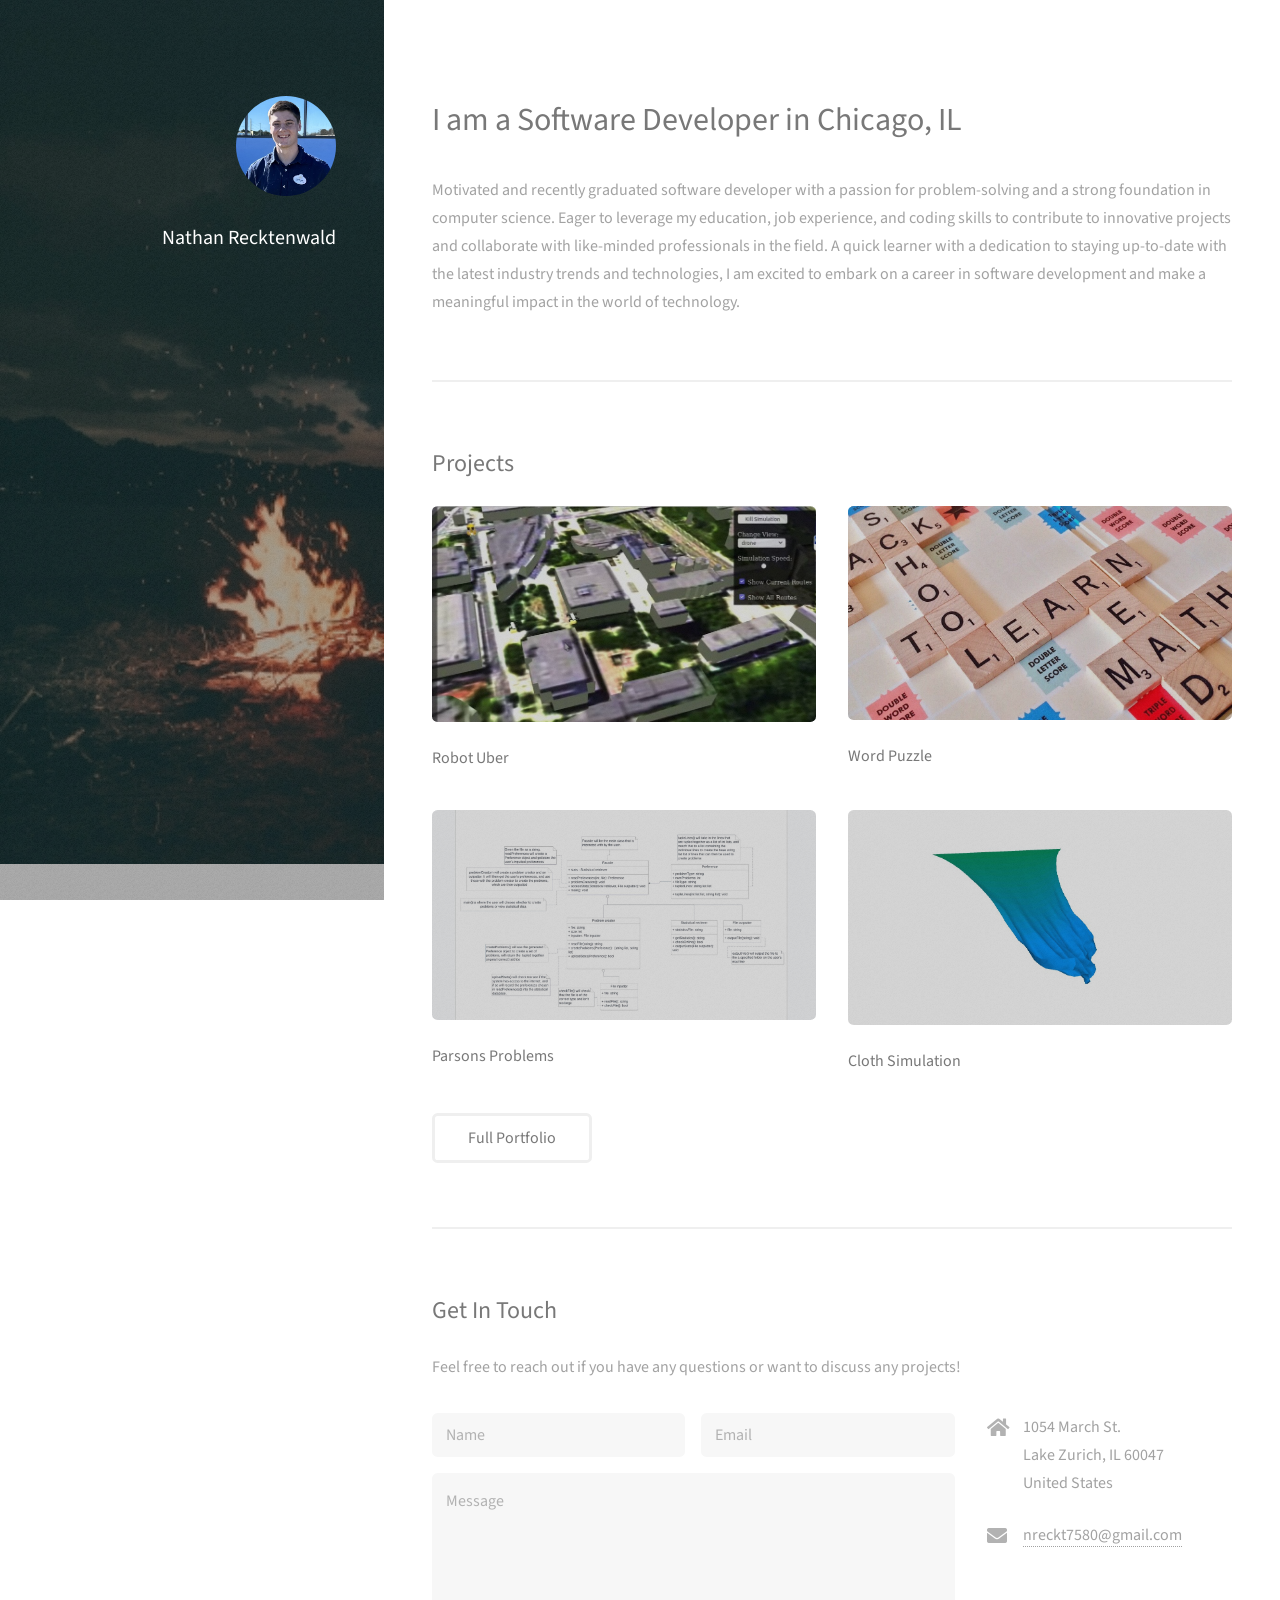
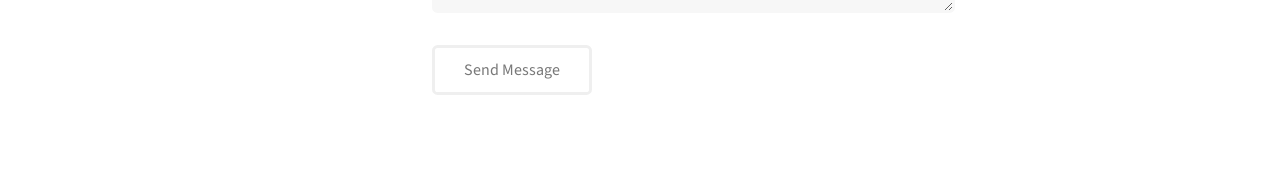
==== index.html @ 98bf97f3 "edited some files" ====
<!DOCTYPE HTML>
<html>
	<head>
		<title>Portfolio</title>
		<meta charset="utf-8" />
		<meta name="viewport" content="width=device-width, initial-scale=1, user-scalable=no" />
		<link rel="stylesheet" href="assets/css/main.css" />
	</head>
	<body class="is-preload">

		<!-- Header -->
			<header id="header">
				<div class="inner">
					<a href="#" class="image avatar"><img src="images/avatar.jpg" alt="" /></a>
					<h1><strong>Nathan Recktenwald</strong></h1>
				</div>
			</header>

		<!-- Main -->
			<div id="main">

				<!-- One -->
					<section id="one">
						<header class="major">
							<h2>I am a Software Developer in Chicago, IL</h2>
						</header>
						<p>Motivated and recently graduated software developer with a passion for problem-solving and a strong foundation in computer science. Eager to leverage my education, job experience, and coding skills to contribute to innovative projects and collaborate with like-minded professionals in the field. A quick learner with a dedication to staying up-to-date with the latest industry trends and technologies, I am excited to embark on a career in software development and make a meaningful impact in the world of technology.</p>
					</section>

				<!-- Two -->
					<section id="two">
						<h2>Projects</h2>
						<div class="row">
							<article class="col-6 col-12-xsmall work-item">
								<a href="images/fulls/01.jpg" class="image fit thumb"><img src="images/thumbs/01.jpg" alt="" /></a>
								<h3>Robot Uber</h3>
							</article>
							<article class="col-6 col-12-xsmall work-item">
								<a href="images/fulls/02.jpg" class="image fit thumb"><img src="images/thumbs/02.jpg" alt="" /></a>
								<h3>Word Puzzle</h3>
							</article>
							<article class="col-6 col-12-xsmall work-item">
								<a href="images/fulls/03.jpg" class="image fit thumb"><img src="images/thumbs/03.jpg" alt="" /></a>
								<h3>Parsons Problems</h3>
							</article>
							<article class="col-6 col-12-xsmall work-item">
								<a href="images/fulls/04.jpg" class="image fit thumb"><img src="images/thumbs/04.jpg" alt="" /></a>
								<h3>Cloth Simulation</h3>
						</div>
						<ul class="actions">
							<li><a href="#" class="button">Full Portfolio</a></li>
						</ul>
					</section>

				<!-- Three -->
					<section id="three">
						<h2>Get In Touch</h2>
						<p>Feel free to reach out if you have any questions or want to discuss any projects!</p>
						<div class="row">
							<div class="col-8 col-12-small">
								<form method="post" action="#">
									<div class="row gtr-uniform gtr-50">
										<div class="col-6 col-12-xsmall"><input type="text" name="name" id="name" placeholder="Name" /></div>
										<div class="col-6 col-12-xsmall"><input type="email" name="email" id="email" placeholder="Email" /></div>
										<div class="col-12"><textarea name="message" id="message" placeholder="Message" rows="4"></textarea></div>
									</div>
								</form>
								<ul class="actions">
									<li><input type="submit" value="Send Message" /></li>
								</ul>
							</div>
							<div class="col-4 col-12-small">
								<ul class="labeled-icons">
									<li>
										<h3 class="icon solid fa-home"><span class="label">Address</span></h3>
										1054 March St.<br />
										Lake Zurich, IL 60047<br />
										United States
									</li>
									<li>
										<h3 class="icon solid fa-envelope"><span class="label">Email</span></h3>
										<a href="#">nreckt7580@gmail.com</a>
									</li>
								</ul>
							</div>
						</div>
					</section>
			</div>

		<!-- Footer -->
			<footer id="footer">
				<div class="inner">
				</div>
			</footer>

		<!-- Scripts -->
			<script src="assets/js/jquery.min.js"></script>
			<script src="assets/js/jquery.poptrox.min.js"></script>
			<script src="assets/js/browser.min.js"></script>
			<script src="assets/js/breakpoints.min.js"></script>
			<script src="assets/js/util.js"></script>
			<script src="assets/js/main.js"></script>

	</body>
</html>
---- assets/css/main.css ----
@import url("fontawesome-all.min.css");
@import url("https://fonts.googleapis.com/css?family=Source+Sans+Pro:400,400italic");

/*
	Strata by HTML5 UP
	html5up.net | @ajlkn
	Free for personal and commercial use under the CCA 3.0 license (html5up.net/license)
*/

html, body, div, span, applet, object,
iframe, h1, h2, h3, h4, h5, h6, p, blockquote,
pre, a, abbr, acronym, address, big, cite,
code, del, dfn, em, img, ins, kbd, q, s, samp,
small, strike, strong, sub, sup, tt, var, b,
u, i, center, dl, dt, dd, ol, ul, li, fieldset,
form, label, legend, table, caption, tbody,
tfoot, thead, tr, th, td, article, aside,
canvas, details, embed, figure, figcaption,
footer, header, hgroup, menu, nav, output, ruby,
section, summary, time, mark, audio, video {
	margin: 0;
	padding: 0;
	border: 0;
	font-size: 100%;
	font: inherit;
	vertical-align: baseline;}

article, aside, details, figcaption, figure,
footer, header, hgroup, menu, nav, section {
	display: block;}

body {
	line-height: 1;
}

ol, ul {
	list-style: none;
}

blockquote, q {
	quotes: none;
}

	blockquote:before, blockquote:after, q:before, q:after {
		content: '';
		content: none;
	}

table {
	border-collapse: collapse;
	border-spacing: 0;
}

body {
	-webkit-text-size-adjust: none;
}

mark {
	background-color: transparent;
	color: inherit;
}

input::-moz-focus-inner {
	border: 0;
	padding: 0;
}

input, select, textarea {
	-moz-appearance: none;
	-webkit-appearance: none;
	-ms-appearance: none;
	appearance: none;
}

/* Basic */

	html {
		box-sizing: border-box;
	}

	*, *:before, *:after {
		box-sizing: inherit;
	}

	body {
		background: #fff;
	}

		body.is-preload *, body.is-preload *:before, body.is-preload *:after {
			-moz-animation: none !important;
			-webkit-animation: none !important;
			-ms-animation: none !important;
			animation: none !important;
			-moz-transition: none !important;
			-webkit-transition: none !important;
			-ms-transition: none !important;
			transition: none !important;
		}

	body, input, select, textarea {
		color: #a2a2a2;
		font-family: "Source Sans Pro", Helvetica, sans-serif;
		font-size: 16pt;
		font-weight: 400;
		line-height: 1.75em;
	}

	a {
		-moz-transition: color 0.2s ease-in-out, border-color 0.2s ease-in-out;
		-webkit-transition: color 0.2s ease-in-out, border-color 0.2s ease-in-out;
		-ms-transition: color 0.2s ease-in-out, border-color 0.2s ease-in-out;
		transition: color 0.2s ease-in-out, border-color 0.2s ease-in-out;
		border-bottom: dotted 1px;
		color: #49bf9d;
		text-decoration: none;
	}

		a:hover {
			border-bottom-color: transparent;
			color: #49bf9d !important;
			text-decoration: none;
		}

	strong, b {
		color: #787878;
		font-weight: 400;
	}

	em, i {
		font-style: italic;
	}

	p {
		margin: 0 0 2em 0;
	}

	h1, h2, h3, h4, h5, h6 {
		color: #787878;
		font-weight: 400;
		line-height: 1em;
		margin: 0 0 1em 0;
	}

		h1 a, h2 a, h3 a, h4 a, h5 a, h6 a {
			color: inherit;
			text-decoration: none;
		}

	h1 {
		font-size: 2em;
		line-height: 1.5em;
	}

	h2 {
		font-size: 1.5em;
		line-height: 1.5em;
	}

	h3 {
		font-size: 1.25em;
		line-height: 1.5em;
	}

	h4 {
		font-size: 1.1em;
		line-height: 1.5em;
	}

	h5 {
		font-size: 0.9em;
		line-height: 1.5em;
	}

	h6 {
		font-size: 0.7em;
		line-height: 1.5em;
	}

	sub {
		font-size: 0.8em;
		position: relative;
		top: 0.5em;
	}

	sup {
		font-size: 0.8em;
		position: relative;
		top: -0.5em;
	}

	hr {
		border: 0;
		border-bottom: solid 2px #efefef;
		margin: 2em 0;
	}

		hr.major {
			margin: 3em 0;
		}

	blockquote {
		border-left: solid 6px #efefef;
		font-style: italic;
		margin: 0 0 2em 0;
		padding: 0.5em 0 0.5em 1.5em;
	}

	code {
		background: #f7f7f7;
		border-radius: 0.35em;
		border: solid 2px #efefef;
		font-family: "Courier New", monospace;
		font-size: 0.9em;
		margin: 0 0.25em;
		padding: 0.25em 0.65em;
	}

	pre {
		-webkit-overflow-scrolling: touch;
		font-family: "Courier New", monospace;
		font-size: 0.9em;
		margin: 0 0 2em 0;
	}

		pre code {
			display: block;
			line-height: 1.75em;
			padding: 1em 1.5em;
			overflow-x: auto;
		}

	.align-left {
		text-align: left;
	}

	.align-center {
		text-align: center;
	}

	.align-right {
		text-align: right;
	}

/* Container */

	.container {
		margin: 0 auto;
		max-width: calc(100% - 4em);
		width: 100%;
	}

		.container.xsmall {
			width: 25%;
		}

		.container.small {
			width: 50%;
		}

		.container.medium {
			width: 75%;
		}

		.container.large {
			width: 125%;
		}

		.container.xlarge {
			width: 150%;
		}

		.container.max {
			width: 100%;
		}

		@media screen and (max-width: 980px) {

			.container {
				width: 100% !important;
				max-width: 100% !important;
			}

		}

		@media screen and (max-width: 480px) {

			.container {
				max-width: calc(100% - 3em);
			}

		}

/* Row */

	.row {
		display: flex;
		flex-wrap: wrap;
		box-sizing: border-box;
		align-items: stretch;
	}

		.row > * {
			box-sizing: border-box;
		}

		.row.gtr-uniform > * > :last-child {
			margin-bottom: 0;
		}

		.row.aln-left {
			justify-content: flex-start;
		}

		.row.aln-center {
			justify-content: center;
		}

		.row.aln-right {
			justify-content: flex-end;
		}

		.row.aln-top {
			align-items: flex-start;
		}

		.row.aln-middle {
			align-items: center;
		}

		.row.aln-bottom {
			align-items: flex-end;
		}

		.row > .imp {
			order: -1;
		}

		.row > .col-1 {
			width: 8.33333%;
		}

		.row > .off-1 {
			margin-left: 8.33333%;
		}

		.row > .col-2 {
			width: 16.66667%;
		}

		.row > .off-2 {
			margin-left: 16.66667%;
		}

		.row > .col-3 {
			width: 25%;
		}

		.row > .off-3 {
			margin-left: 25%;
		}

		.row > .col-4 {
			width: 33.33333%;
		}

		.row > .off-4 {
			margin-left: 33.33333%;
		}

		.row > .col-5 {
			width: 41.66667%;
		}

		.row > .off-5 {
			margin-left: 41.66667%;
		}

		.row > .col-6 {
			width: 50%;
		}

		.row > .off-6 {
			margin-left: 50%;
		}

		.row > .col-7 {
			width: 58.33333%;
		}

		.row > .off-7 {
			margin-left: 58.33333%;
		}

		.row > .col-8 {
			width: 66.66667%;
		}

		.row > .off-8 {
			margin-left: 66.66667%;
		}

		.row > .col-9 {
			width: 75%;
		}

		.row > .off-9 {
			margin-left: 75%;
		}

		.row > .col-10 {
			width: 83.33333%;
		}

		.row > .off-10 {
			margin-left: 83.33333%;
		}

		.row > .col-11 {
			width: 91.66667%;
		}

		.row > .off-11 {
			margin-left: 91.66667%;
		}

		.row > .col-12 {
			width: 100%;
		}

		.row > .off-12 {
			margin-left: 100%;
		}

		.row.gtr-0 {
			margin-top: 0;
			margin-left: 0em;
		}

			.row.gtr-0 > * {
				padding: 0 0 0 0em;
			}

			.row.gtr-0.gtr-uniform {
				margin-top: 0em;
			}

				.row.gtr-0.gtr-uniform > * {
					padding-top: 0em;
				}

		.row.gtr-25 {
			margin-top: 0;
			margin-left: -0.625em;
		}

			.row.gtr-25 > * {
				padding: 0 0 0 0.625em;
			}

			.row.gtr-25.gtr-uniform {
				margin-top: -0.625em;
			}

				.row.gtr-25.gtr-uniform > * {
					padding-top: 0.625em;
				}

		.row.gtr-50 {
			margin-top: 0;
			margin-left: -1.25em;
		}

			.row.gtr-50 > * {
				padding: 0 0 0 1.25em;
			}

			.row.gtr-50.gtr-uniform {
				margin-top: -1.25em;
			}

				.row.gtr-50.gtr-uniform > * {
					padding-top: 1.25em;
				}

		.row {
			margin-top: 0;
			margin-left: -2.5em;
		}

			.row > * {
				padding: 0 0 0 2.5em;
			}

			.row.gtr-uniform {
				margin-top: -2.5em;
			}

				.row.gtr-uniform > * {
					padding-top: 2.5em;
				}

		.row.gtr-150 {
			margin-top: 0;
			margin-left: -3.75em;
		}

			.row.gtr-150 > * {
				padding: 0 0 0 3.75em;
			}

			.row.gtr-150.gtr-uniform {
				margin-top: -3.75em;
			}

				.row.gtr-150.gtr-uniform > * {
					padding-top: 3.75em;
				}

		.row.gtr-200 {
			margin-top: 0;
			margin-left: -5em;
		}

			.row.gtr-200 > * {
				padding: 0 0 0 5em;
			}

			.row.gtr-200.gtr-uniform {
				margin-top: -5em;
			}

				.row.gtr-200.gtr-uniform > * {
					padding-top: 5em;
				}

		@media screen and (max-width: 1800px) {

			.row {
				display: flex;
				flex-wrap: wrap;
				box-sizing: border-box;
				align-items: stretch;
			}

				.row > * {
					box-sizing: border-box;
				}

				.row.gtr-uniform > * > :last-child {
					margin-bottom: 0;
				}

				.row.aln-left {
					justify-content: flex-start;
				}

				.row.aln-center {
					justify-content: center;
				}

				.row.aln-right {
					justify-content: flex-end;
				}

				.row.aln-top {
					align-items: flex-start;
				}

				.row.aln-middle {
					align-items: center;
				}

				.row.aln-bottom {
					align-items: flex-end;
				}

				.row > .imp-xlarge {
					order: -1;
				}

				.row > .col-1-xlarge {
					width: 8.33333%;
				}

				.row > .off-1-xlarge {
					margin-left: 8.33333%;
				}

				.row > .col-2-xlarge {
					width: 16.66667%;
				}

				.row > .off-2-xlarge {
					margin-left: 16.66667%;
				}

				.row > .col-3-xlarge {
					width: 25%;
				}

				.row > .off-3-xlarge {
					margin-left: 25%;
				}

				.row > .col-4-xlarge {
					width: 33.33333%;
				}

				.row > .off-4-xlarge {
					margin-left: 33.33333%;
				}

				.row > .col-5-xlarge {
					width: 41.66667%;
				}

				.row > .off-5-xlarge {
					margin-left: 41.66667%;
				}

				.row > .col-6-xlarge {
					width: 50%;
				}

				.row > .off-6-xlarge {
					margin-left: 50%;
				}

				.row > .col-7-xlarge {
					width: 58.33333%;
				}

				.row > .off-7-xlarge {
					margin-left: 58.33333%;
				}

				.row > .col-8-xlarge {
					width: 66.66667%;
				}

				.row > .off-8-xlarge {
					margin-left: 66.66667%;
				}

				.row > .col-9-xlarge {
					width: 75%;
				}

				.row > .off-9-xlarge {
					margin-left: 75%;
				}

				.row > .col-10-xlarge {
					width: 83.33333%;
				}

				.row > .off-10-xlarge {
					margin-left: 83.33333%;
				}

				.row > .col-11-xlarge {
					width: 91.66667%;
				}

				.row > .off-11-xlarge {
					margin-left: 91.66667%;
				}

				.row > .col-12-xlarge {
					width: 100%;
				}

				.row > .off-12-xlarge {
					margin-left: 100%;
				}

				.row.gtr-0 {
					margin-top: 0;
					margin-left: 0em;
				}

					.row.gtr-0 > * {
						padding: 0 0 0 0em;
					}

					.row.gtr-0.gtr-uniform {
						margin-top: 0em;
					}

						.row.gtr-0.gtr-uniform > * {
							padding-top: 0em;
						}

				.row.gtr-25 {
					margin-top: 0;
					margin-left: -0.625em;
				}

					.row.gtr-25 > * {
						padding: 0 0 0 0.625em;
					}

					.row.gtr-25.gtr-uniform {
						margin-top: -0.625em;
					}

						.row.gtr-25.gtr-uniform > * {
							padding-top: 0.625em;
						}

				.row.gtr-50 {
					margin-top: 0;
					margin-left: -1.25em;
				}

					.row.gtr-50 > * {
						padding: 0 0 0 1.25em;
					}

					.row.gtr-50.gtr-uniform {
						margin-top: -1.25em;
					}

						.row.gtr-50.gtr-uniform > * {
							padding-top: 1.25em;
						}

				.row {
					margin-top: 0;
					margin-left: -2.5em;
				}

					.row > * {
						padding: 0 0 0 2.5em;
					}

					.row.gtr-uniform {
						margin-top: -2.5em;
					}

						.row.gtr-uniform > * {
							padding-top: 2.5em;
						}

				.row.gtr-150 {
					margin-top: 0;
					margin-left: -3.75em;
				}

					.row.gtr-150 > * {
						padding: 0 0 0 3.75em;
					}

					.row.gtr-150.gtr-uniform {
						margin-top: -3.75em;
					}

						.row.gtr-150.gtr-uniform > * {
							padding-top: 3.75em;
						}

				.row.gtr-200 {
					margin-top: 0;
					margin-left: -5em;
				}

					.row.gtr-200 > * {
						padding: 0 0 0 5em;
					}

					.row.gtr-200.gtr-uniform {
						margin-top: -5em;
					}

						.row.gtr-200.gtr-uniform > * {
							padding-top: 5em;
						}

		}

		@media screen and (max-width: 1280px) {

			.row {
				display: flex;
				flex-wrap: wrap;
				box-sizing: border-box;
				align-items: stretch;
			}

				.row > * {
					box-sizing: border-box;
				}

				.row.gtr-uniform > * > :last-child {
					margin-bottom: 0;
				}

				.row.aln-left {
					justify-content: flex-start;
				}

				.row.aln-center {
					justify-content: center;
				}

				.row.aln-right {
					justify-content: flex-end;
				}

				.row.aln-top {
					align-items: flex-start;
				}

				.row.aln-middle {
					align-items: center;
				}

				.row.aln-bottom {
					align-items: flex-end;
				}

				.row > .imp-large {
					order: -1;
				}

				.row > .col-1-large {
					width: 8.33333%;
				}

				.row > .off-1-large {
					margin-left: 8.33333%;
				}

				.row > .col-2-large {
					width: 16.66667%;
				}

				.row > .off-2-large {
					margin-left: 16.66667%;
				}

				.row > .col-3-large {
					width: 25%;
				}

				.row > .off-3-large {
					margin-left: 25%;
				}

				.row > .col-4-large {
					width: 33.33333%;
				}

				.row > .off-4-large {
					margin-left: 33.33333%;
				}

				.row > .col-5-large {
					width: 41.66667%;
				}

				.row > .off-5-large {
					margin-left: 41.66667%;
				}

				.row > .col-6-large {
					width: 50%;
				}

				.row > .off-6-large {
					margin-left: 50%;
				}

				.row > .col-7-large {
					width: 58.33333%;
				}

				.row > .off-7-large {
					margin-left: 58.33333%;
				}

				.row > .col-8-large {
					width: 66.66667%;
				}

				.row > .off-8-large {
					margin-left: 66.66667%;
				}

				.row > .col-9-large {
					width: 75%;
				}

				.row > .off-9-large {
					margin-left: 75%;
				}

				.row > .col-10-large {
					width: 83.33333%;
				}

				.row > .off-10-large {
					margin-left: 83.33333%;
				}

				.row > .col-11-large {
					width: 91.66667%;
				}

				.row > .off-11-large {
					margin-left: 91.66667%;
				}

				.row > .col-12-large {
					width: 100%;
				}

				.row > .off-12-large {
					margin-left: 100%;
				}

				.row.gtr-0 {
					margin-top: 0;
					margin-left: 0em;
				}

					.row.gtr-0 > * {
						padding: 0 0 0 0em;
					}

					.row.gtr-0.gtr-uniform {
						margin-top: 0em;
					}

						.row.gtr-0.gtr-uniform > * {
							padding-top: 0em;
						}

				.row.gtr-25 {
					margin-top: 0;
					margin-left: -0.5em;
				}

					.row.gtr-25 > * {
						padding: 0 0 0 0.5em;
					}

					.row.gtr-25.gtr-uniform {
						margin-top: -0.5em;
					}

						.row.gtr-25.gtr-uniform > * {
							padding-top: 0.5em;
						}

				.row.gtr-50 {
					margin-top: 0;
					margin-left: -1em;
				}

					.row.gtr-50 > * {
						padding: 0 0 0 1em;
					}

					.row.gtr-50.gtr-uniform {
						margin-top: -1em;
					}

						.row.gtr-50.gtr-uniform > * {
							padding-top: 1em;
						}

				.row {
					margin-top: 0;
					margin-left: -2em;
				}

					.row > * {
						padding: 0 0 0 2em;
					}

					.row.gtr-uniform {
						margin-top: -2em;
					}

						.row.gtr-uniform > * {
							padding-top: 2em;
						}

				.row.gtr-150 {
					margin-top: 0;
					margin-left: -3em;
				}

					.row.gtr-150 > * {
						padding: 0 0 0 3em;
					}

					.row.gtr-150.gtr-uniform {
						margin-top: -3em;
					}

						.row.gtr-150.gtr-uniform > * {
							padding-top: 3em;
						}

				.row.gtr-200 {
					margin-top: 0;
					margin-left: -4em;
				}

					.row.gtr-200 > * {
						padding: 0 0 0 4em;
					}

					.row.gtr-200.gtr-uniform {
						margin-top: -4em;
					}

						.row.gtr-200.gtr-uniform > * {
							padding-top: 4em;
						}

		}

		@media screen and (max-width: 980px) {

			.row {
				display: flex;
				flex-wrap: wrap;
				box-sizing: border-box;
				align-items: stretch;
			}

				.row > * {
					box-sizing: border-box;
				}

				.row.gtr-uniform > * > :last-child {
					margin-bottom: 0;
				}

				.row.aln-left {
					justify-content: flex-start;
				}

				.row.aln-center {
					justify-content: center;
				}

				.row.aln-right {
					justify-content: flex-end;
				}

				.row.aln-top {
					align-items: flex-start;
				}

				.row.aln-middle {
					align-items: center;
				}

				.row.aln-bottom {
					align-items: flex-end;
				}

				.row > .imp-medium {
					order: -1;
				}

				.row > .col-1-medium {
					width: 8.33333%;
				}

				.row > .off-1-medium {
					margin-left: 8.33333%;
				}

				.row > .col-2-medium {
					width: 16.66667%;
				}

				.row > .off-2-medium {
					margin-left: 16.66667%;
				}

				.row > .col-3-medium {
					width: 25%;
				}

				.row > .off-3-medium {
					margin-left: 25%;
				}

				.row > .col-4-medium {
					width: 33.33333%;
				}

				.row > .off-4-medium {
					margin-left: 33.33333%;
				}

				.row > .col-5-medium {
					width: 41.66667%;
				}

				.row > .off-5-medium {
					margin-left: 41.66667%;
				}

				.row > .col-6-medium {
					width: 50%;
				}

				.row > .off-6-medium {
					margin-left: 50%;
				}

				.row > .col-7-medium {
					width: 58.33333%;
				}

				.row > .off-7-medium {
					margin-left: 58.33333%;
				}

				.row > .col-8-medium {
					width: 66.66667%;
				}

				.row > .off-8-medium {
					margin-left: 66.66667%;
				}

				.row > .col-9-medium {
					width: 75%;
				}

				.row > .off-9-medium {
					margin-left: 75%;
				}

				.row > .col-10-medium {
					width: 83.33333%;
				}

				.row > .off-10-medium {
					margin-left: 83.33333%;
				}

				.row > .col-11-medium {
					width: 91.66667%;
				}

				.row > .off-11-medium {
					margin-left: 91.66667%;
				}

				.row > .col-12-medium {
					width: 100%;
				}

				.row > .off-12-medium {
					margin-left: 100%;
				}

				.row.gtr-0 {
					margin-top: 0;
					margin-left: 0em;
				}

					.row.gtr-0 > * {
						padding: 0 0 0 0em;
					}

					.row.gtr-0.gtr-uniform {
						margin-top: 0em;
					}

						.row.gtr-0.gtr-uniform > * {
							padding-top: 0em;
						}

				.row.gtr-25 {
					margin-top: 0;
					margin-left: -0.5em;
				}

					.row.gtr-25 > * {
						padding: 0 0 0 0.5em;
					}

					.row.gtr-25.gtr-uniform {
						margin-top: -0.5em;
					}

						.row.gtr-25.gtr-uniform > * {
							padding-top: 0.5em;
						}

				.row.gtr-50 {
					margin-top: 0;
					margin-left: -1em;
				}

					.row.gtr-50 > * {
						padding: 0 0 0 1em;
					}

					.row.gtr-50.gtr-uniform {
						margin-top: -1em;
					}

						.row.gtr-50.gtr-uniform > * {
							padding-top: 1em;
						}

				.row {
					margin-top: 0;
					margin-left: -2em;
				}

					.row > * {
						padding: 0 0 0 2em;
					}

					.row.gtr-uniform {
						margin-top: -2em;
					}

						.row.gtr-uniform > * {
							padding-top: 2em;
						}

				.row.gtr-150 {
					margin-top: 0;
					margin-left: -3em;
				}

					.row.gtr-150 > * {
						padding: 0 0 0 3em;
					}

					.row.gtr-150.gtr-uniform {
						margin-top: -3em;
					}

						.row.gtr-150.gtr-uniform > * {
							padding-top: 3em;
						}

				.row.gtr-200 {
					margin-top: 0;
					margin-left: -4em;
				}

					.row.gtr-200 > * {
						padding: 0 0 0 4em;
					}

					.row.gtr-200.gtr-uniform {
						margin-top: -4em;
					}

						.row.gtr-200.gtr-uniform > * {
							padding-top: 4em;
						}

		}

		@media screen and (max-width: 736px) {

			.row {
				display: flex;
				flex-wrap: wrap;
				box-sizing: border-box;
				align-items: stretch;
			}

				.row > * {
					box-sizing: border-box;
				}

				.row.gtr-uniform > * > :last-child {
					margin-bottom: 0;
				}

				.row.aln-left {
					justify-content: flex-start;
				}

				.row.aln-center {
					justify-content: center;
				}

				.row.aln-right {
					justify-content: flex-end;
				}

				.row.aln-top {
					align-items: flex-start;
				}

				.row.aln-middle {
					align-items: center;
				}

				.row.aln-bottom {
					align-items: flex-end;
				}

				.row > .imp-small {
					order: -1;
				}

				.row > .col-1-small {
					width: 8.33333%;
				}

				.row > .off-1-small {
					margin-left: 8.33333%;
				}

				.row > .col-2-small {
					width: 16.66667%;
				}

				.row > .off-2-small {
					margin-left: 16.66667%;
				}

				.row > .col-3-small {
					width: 25%;
				}

				.row > .off-3-small {
					margin-left: 25%;
				}

				.row > .col-4-small {
					width: 33.33333%;
				}

				.row > .off-4-small {
					margin-left: 33.33333%;
				}

				.row > .col-5-small {
					width: 41.66667%;
				}

				.row > .off-5-small {
					margin-left: 41.66667%;
				}

				.row > .col-6-small {
					width: 50%;
				}

				.row > .off-6-small {
					margin-left: 50%;
				}

				.row > .col-7-small {
					width: 58.33333%;
				}

				.row > .off-7-small {
					margin-left: 58.33333%;
				}

				.row > .col-8-small {
					width: 66.66667%;
				}

				.row > .off-8-small {
					margin-left: 66.66667%;
				}

				.row > .col-9-small {
					width: 75%;
				}

				.row > .off-9-small {
					margin-left: 75%;
				}

				.row > .col-10-small {
					width: 83.33333%;
				}

				.row > .off-10-small {
					margin-left: 83.33333%;
				}

				.row > .col-11-small {
					width: 91.66667%;
				}

				.row > .off-11-small {
					margin-left: 91.66667%;
				}

				.row > .col-12-small {
					width: 100%;
				}

				.row > .off-12-small {
					margin-left: 100%;
				}

				.row.gtr-0 {
					margin-top: 0;
					margin-left: 0em;
				}

					.row.gtr-0 > * {
						padding: 0 0 0 0em;
					}

					.row.gtr-0.gtr-uniform {
						margin-top: 0em;
					}

						.row.gtr-0.gtr-uniform > * {
							padding-top: 0em;
						}

				.row.gtr-25 {
					margin-top: 0;
					margin-left: -0.375em;
				}

					.row.gtr-25 > * {
						padding: 0 0 0 0.375em;
					}

					.row.gtr-25.gtr-uniform {
						margin-top: -0.375em;
					}

						.row.gtr-25.gtr-uniform > * {
							padding-top: 0.375em;
						}

				.row.gtr-50 {
					margin-top: 0;
					margin-left: -0.75em;
				}

					.row.gtr-50 > * {
						padding: 0 0 0 0.75em;
					}

					.row.gtr-50.gtr-uniform {
						margin-top: -0.75em;
					}

						.row.gtr-50.gtr-uniform > * {
							padding-top: 0.75em;
						}

				.row {
					margin-top: 0;
					margin-left: -1.5em;
				}

					.row > * {
						padding: 0 0 0 1.5em;
					}

					.row.gtr-uniform {
						margin-top: -1.5em;
					}

						.row.gtr-uniform > * {
							padding-top: 1.5em;
						}

				.row.gtr-150 {
					margin-top: 0;
					margin-left: -2.25em;
				}

					.row.gtr-150 > * {
						padding: 0 0 0 2.25em;
					}

					.row.gtr-150.gtr-uniform {
						margin-top: -2.25em;
					}

						.row.gtr-150.gtr-uniform > * {
							padding-top: 2.25em;
						}

				.row.gtr-200 {
					margin-top: 0;
					margin-left: -3em;
				}

					.row.gtr-200 > * {
						padding: 0 0 0 3em;
					}

					.row.gtr-200.gtr-uniform {
						margin-top: -3em;
					}

						.row.gtr-200.gtr-uniform > * {
							padding-top: 3em;
						}

		}

		@media screen and (max-width: 480px) {

			.row {
				display: flex;
				flex-wrap: wrap;
				box-sizing: border-box;
				align-items: stretch;
			}

				.row > * {
					box-sizing: border-box;
				}

				.row.gtr-uniform > * > :last-child {
					margin-bottom: 0;
				}

				.row.aln-left {
					justify-content: flex-start;
				}

				.row.aln-center {
					justify-content: center;
				}

				.row.aln-right {
					justify-content: flex-end;
				}

				.row.aln-top {
					align-items: flex-start;
				}

				.row.aln-middle {
					align-items: center;
				}

				.row.aln-bottom {
					align-items: flex-end;
				}

				.row > .imp-xsmall {
					order: -1;
				}

				.row > .col-1-xsmall {
					width: 8.33333%;
				}

				.row > .off-1-xsmall {
					margin-left: 8.33333%;
				}

				.row > .col-2-xsmall {
					width: 16.66667%;
				}

				.row > .off-2-xsmall {
					margin-left: 16.66667%;
				}

				.row > .col-3-xsmall {
					width: 25%;
				}

				.row > .off-3-xsmall {
					margin-left: 25%;
				}

				.row > .col-4-xsmall {
					width: 33.33333%;
				}

				.row > .off-4-xsmall {
					margin-left: 33.33333%;
				}

				.row > .col-5-xsmall {
					width: 41.66667%;
				}

				.row > .off-5-xsmall {
					margin-left: 41.66667%;
				}

				.row > .col-6-xsmall {
					width: 50%;
				}

				.row > .off-6-xsmall {
					margin-left: 50%;
				}

				.row > .col-7-xsmall {
					width: 58.33333%;
				}

				.row > .off-7-xsmall {
					margin-left: 58.33333%;
				}

				.row > .col-8-xsmall {
					width: 66.66667%;
				}

				.row > .off-8-xsmall {
					margin-left: 66.66667%;
				}

				.row > .col-9-xsmall {
					width: 75%;
				}

				.row > .off-9-xsmall {
					margin-left: 75%;
				}

				.row > .col-10-xsmall {
					width: 83.33333%;
				}

				.row > .off-10-xsmall {
					margin-left: 83.33333%;
				}

				.row > .col-11-xsmall {
					width: 91.66667%;
				}

				.row > .off-11-xsmall {
					margin-left: 91.66667%;
				}

				.row > .col-12-xsmall {
					width: 100%;
				}

				.row > .off-12-xsmall {
					margin-left: 100%;
				}

				.row.gtr-0 {
					margin-top: 0;
					margin-left: 0em;
				}

					.row.gtr-0 > * {
						padding: 0 0 0 0em;
					}

					.row.gtr-0.gtr-uniform {
						margin-top: 0em;
					}

						.row.gtr-0.gtr-uniform > * {
							padding-top: 0em;
						}

				.row.gtr-25 {
					margin-top: 0;
					margin-left: -0.375em;
				}

					.row.gtr-25 > * {
						padding: 0 0 0 0.375em;
					}

					.row.gtr-25.gtr-uniform {
						margin-top: -0.375em;
					}

						.row.gtr-25.gtr-uniform > * {
							padding-top: 0.375em;
						}

				.row.gtr-50 {
					margin-top: 0;
					margin-left: -0.75em;
				}

					.row.gtr-50 > * {
						padding: 0 0 0 0.75em;
					}

					.row.gtr-50.gtr-uniform {
						margin-top: -0.75em;
					}

						.row.gtr-50.gtr-uniform > * {
							padding-top: 0.75em;
						}

				.row {
					margin-top: 0;
					margin-left: -1.5em;
				}

					.row > * {
						padding: 0 0 0 1.5em;
					}

					.row.gtr-uniform {
						margin-top: -1.5em;
					}

						.row.gtr-uniform > * {
							padding-top: 1.5em;
						}

				.row.gtr-150 {
					margin-top: 0;
					margin-left: -2.25em;
				}

					.row.gtr-150 > * {
						padding: 0 0 0 2.25em;
					}

					.row.gtr-150.gtr-uniform {
						margin-top: -2.25em;
					}

						.row.gtr-150.gtr-uniform > * {
							padding-top: 2.25em;
						}

				.row.gtr-200 {
					margin-top: 0;
					margin-left: -3em;
				}

					.row.gtr-200 > * {
						padding: 0 0 0 3em;
					}

					.row.gtr-200.gtr-uniform {
						margin-top: -3em;
					}

						.row.gtr-200.gtr-uniform > * {
							padding-top: 3em;
						}

		}

/* Section/Article */

	section.special, article.special {
		text-align: center;
	}

	header p {
		color: #b2b2b2;
		position: relative;
		margin: 0 0 1.5em 0;
	}

	header h2 + p {
		font-size: 1.25em;
		margin-top: -1em;
		line-height: 1.5em;
	}

	header h3 + p {
		font-size: 1.1em;
		margin-top: -0.8em;
		line-height: 1.5em;
	}

	header h4 + p,
	header h5 + p,
	header h6 + p {
		font-size: 0.9em;
		margin-top: -0.6em;
		line-height: 1.5em;
	}

	header.major h2 {
		font-size: 2em;
	}

/* Form */

	form {
		margin: 0 0 2em 0;
	}

	label {
		color: #787878;
		display: block;
		font-size: 0.9em;
		font-weight: 400;
		margin: 0 0 1em 0;
	}

	input[type="text"],
	input[type="password"],
	input[type="email"],
	select,
	textarea {
		-moz-appearance: none;
		-webkit-appearance: none;
		-ms-appearance: none;
		appearance: none;
		background: #f7f7f7;
		border-radius: 0.35em;
		border: solid 2px transparent;
		color: inherit;
		display: block;
		outline: 0;
		padding: 0 0.75em;
		text-decoration: none;
		width: 100%;
	}

		input[type="text"]:invalid,
		input[type="password"]:invalid,
		input[type="email"]:invalid,
		select:invalid,
		textarea:invalid {
			box-shadow: none;
		}

		input[type="text"]:focus,
		input[type="password"]:focus,
		input[type="email"]:focus,
		select:focus,
		textarea:focus {
			border-color: #49bf9d;
		}

	select {
		background-image: url("data:image/svg+xml;charset=utf8,%3Csvg xmlns='http://www.w3.org/2000/svg' width='40' height='40' preserveAspectRatio='none' viewBox='0 0 40 40'%3E%3Cpath d='M9.4,12.3l10.4,10.4l10.4-10.4c0.2-0.2,0.5-0.4,0.9-0.4c0.3,0,0.6,0.1,0.9,0.4l3.3,3.3c0.2,0.2,0.4,0.5,0.4,0.9 c0,0.4-0.1,0.6-0.4,0.9L20.7,31.9c-0.2,0.2-0.5,0.4-0.9,0.4c-0.3,0-0.6-0.1-0.9-0.4L4.3,17.3c-0.2-0.2-0.4-0.5-0.4-0.9 c0-0.4,0.1-0.6,0.4-0.9l3.3-3.3c0.2-0.2,0.5-0.4,0.9-0.4S9.1,12.1,9.4,12.3z' fill='%23dfdfdf' /%3E%3C/svg%3E");
		background-size: 1.25rem;
		background-repeat: no-repeat;
		background-position: calc(100% - 1rem) center;
		height: 2.75em;
		padding-right: 2.75em;
		text-overflow: ellipsis;
	}

		select option {
			color: #787878;
			background: #fff;
		}

		select:focus::-ms-value {
			background-color: transparent;
		}

		select::-ms-expand {
			display: none;
		}

	input[type="text"],
	input[type="password"],
	input[type="email"],
	select {
		height: 2.75em;
	}

	textarea {
		padding: 0.75em;
	}

	input[type="checkbox"],
	input[type="radio"] {
		-moz-appearance: none;
		-webkit-appearance: none;
		-ms-appearance: none;
		appearance: none;
		display: block;
		float: left;
		margin-right: -2em;
		opacity: 0;
		width: 1em;
		z-index: -1;
	}

		input[type="checkbox"] + label,
		input[type="radio"] + label {
			text-decoration: none;
			color: #a2a2a2;
			cursor: pointer;
			display: inline-block;
			font-size: 1em;
			font-weight: 400;
			padding-left: 2.4em;
			padding-right: 0.75em;
			position: relative;
		}

			input[type="checkbox"] + label:before,
			input[type="radio"] + label:before {
				-moz-osx-font-smoothing: grayscale;
				-webkit-font-smoothing: antialiased;
				display: inline-block;
				font-style: normal;
				font-variant: normal;
				text-rendering: auto;
				line-height: 1;
				text-transform: none !important;
				font-family: 'Font Awesome 5 Free';
				font-weight: 900;
			}

			input[type="checkbox"] + label:before,
			input[type="radio"] + label:before {
				background: #f7f7f7;
				border-radius: 0.35em;
				border: solid 2px transparent;
				content: '';
				display: inline-block;
				font-size: 0.8em;
				height: 2.0625em;
				left: 0;
				line-height: 1.85625em;
				position: absolute;
				text-align: center;
				top: 0;
				width: 2.0625em;
			}

		input[type="checkbox"]:checked + label:before,
		input[type="radio"]:checked + label:before {
			background: #787878;
			border-color: #787878;
			color: #fff;
			content: '\f00c';
		}

		input[type="checkbox"]:focus + label:before,
		input[type="radio"]:focus + label:before {
			border-color: #49bf9d;
		}

	input[type="checkbox"] + label:before {
		border-radius: 0.35em;
	}

	input[type="radio"] + label:before {
		border-radius: 100%;
	}

	::-webkit-input-placeholder {
		color: #b2b2b2 !important;
		opacity: 1.0;
	}

	:-moz-placeholder {
		color: #b2b2b2 !important;
		opacity: 1.0;
	}

	::-moz-placeholder {
		color: #b2b2b2 !important;
		opacity: 1.0;
	}

	:-ms-input-placeholder {
		color: #b2b2b2 !important;
		opacity: 1.0;
	}

/* Box */

	.box {
		border-radius: 0.35em;
		border: solid 2px #efefef;
		margin-bottom: 2em;
		padding: 1.5em;
	}

		.box > :last-child,
		.box > :last-child > :last-child,
		.box > :last-child > :last-child > :last-child {
			margin-bottom: 0;
		}

		.box.alt {
			border: 0;
			border-radius: 0;
			padding: 0;
		}

/* Icon */

	.icon {
		text-decoration: none;
		border-bottom: none;
		position: relative;
	}

		.icon:before {
			-moz-osx-font-smoothing: grayscale;
			-webkit-font-smoothing: antialiased;
			display: inline-block;
			font-style: normal;
			font-variant: normal;
			text-rendering: auto;
			line-height: 1;
			text-transform: none !important;
			font-family: 'Font Awesome 5 Free';
			font-weight: 400;
		}

		.icon > .label {
			display: none;
		}

		.icon:before {
			line-height: inherit;
		}

		.icon.solid:before {
			font-weight: 900;
		}

		.icon.brands:before {
			font-family: 'Font Awesome 5 Brands';
		}

/* Image */

	.image {
		border-radius: 0.35em;
		border: 0;
		display: inline-block;
		position: relative;
	}

		.image:before {
			-moz-transition: opacity 0.2s ease-in-out;
			-webkit-transition: opacity 0.2s ease-in-out;
			-ms-transition: opacity 0.2s ease-in-out;
			transition: opacity 0.2s ease-in-out;
			background: url("images/overlay.png");
			border-radius: 0.35em;
			content: '';
			display: block;
			height: 100%;
			left: 0;
			opacity: 0.5;
			position: absolute;
			top: 0;
			width: 100%;
		}

		.image.thumb {
			text-align: center;
		}

			.image.thumb:after {
				-moz-transition: opacity 0.2s ease-in-out;
				-webkit-transition: opacity 0.2s ease-in-out;
				-ms-transition: opacity 0.2s ease-in-out;
				transition: opacity 0.2s ease-in-out;
				border-radius: 0.35em;
				border: solid 3px rgba(255, 255, 255, 0.5);
				color: #fff;
				content: 'View';
				display: inline-block;
				font-size: 0.8em;
				font-weight: 400;
				left: 50%;
				line-height: 2.25em;
				margin: -1.25em 0 0 -3em;
				opacity: 0;
				padding: 0 1.5em;
				position: absolute;
				text-align: center;
				text-decoration: none;
				top: 50%;
				white-space: nowrap;
			}

			.image.thumb:hover:after {
				opacity: 1.0;
			}

			.image.thumb:hover:before {
				background: url("images/overlay.png"), url("images/overlay.png");
				opacity: 1.0;
			}

		.image img {
			border-radius: 0.35em;
			display: block;
		}

		.image.left {
			float: left;
			margin: 0 1.5em 1em 0;
			top: 0.25em;
		}

		.image.right {
			float: right;
			margin: 0 0 1em 1.5em;
			top: 0.25em;
		}

		.image.left, .image.right {
			max-width: 40%;
		}

			.image.left img, .image.right img {
				width: 100%;
			}

		.image.fit {
			display: block;
			margin: 0 0 2em 0;
			width: 100%;
		}

			.image.fit img {
				width: 100%;
			}

		.image.avatar {
			border-radius: 100%;
		}

			.image.avatar:before {
				display: none;
			}

			.image.avatar img {
				border-radius: 100%;
				width: 100%;
			}

/* List */

	ol {
		list-style: decimal;
		margin: 0 0 2em 0;
		padding-left: 1.25em;
	}

		ol li {
			padding-left: 0.25em;
		}

	ul {
		list-style: disc;
		margin: 0 0 2em 0;
		padding-left: 1em;
	}

		ul li {
			padding-left: 0.5em;
		}

		ul.alt {
			list-style: none;
			padding-left: 0;
		}

			ul.alt li {
				border-top: solid 2px #efefef;
				padding: 0.5em 0;
			}

				ul.alt li:first-child {
					border-top: 0;
					padding-top: 0;
				}

	dl {
		margin: 0 0 2em 0;
	}

/* Icons */

	ul.icons {
		cursor: default;
		list-style: none;
		padding-left: 0;
	}

		ul.icons li {
			display: inline-block;
			padding: 0 1em 0 0;
		}

			ul.icons li:last-child {
				padding-right: 0;
			}

			ul.icons li .icon:before {
				font-size: 1.5em;
			}

/* Labeled Icons */

	ul.labeled-icons {
		list-style: none;
		padding: 0;
	}

		ul.labeled-icons li {
			line-height: 1.75em;
			margin: 1.5em 0 0 0;
			padding-left: 2.25em;
			position: relative;
		}

			ul.labeled-icons li:first-child {
				margin-top: 0;
			}

			ul.labeled-icons li a {
				color: inherit;
			}

			ul.labeled-icons li h3 {
				color: #b2b2b2;
				left: 0;
				position: absolute;
				text-align: center;
				top: 0;
				width: 1em;
			}

/* Actions */

	ul.actions {
		display: -moz-flex;
		display: -webkit-flex;
		display: -ms-flex;
		display: flex;
		cursor: default;
		list-style: none;
		margin-left: -1em;
		padding-left: 0;
	}

		ul.actions li {
			padding: 0 0 0 1em;
			vertical-align: middle;
		}

		ul.actions.special {
			-moz-justify-content: center;
			-webkit-justify-content: center;
			-ms-justify-content: center;
			justify-content: center;
			width: 100%;
			margin-left: 0;
		}

			ul.actions.special li:first-child {
				padding-left: 0;
			}

		ul.actions.stacked {
			-moz-flex-direction: column;
			-webkit-flex-direction: column;
			-ms-flex-direction: column;
			flex-direction: column;
			margin-left: 0;
		}

			ul.actions.stacked li {
				padding: 1.3em 0 0 0;
			}

				ul.actions.stacked li:first-child {
					padding-top: 0;
				}

		ul.actions.fit {
			width: calc(100% + 1em);
		}

			ul.actions.fit li {
				-moz-flex-grow: 1;
				-webkit-flex-grow: 1;
				-ms-flex-grow: 1;
				flex-grow: 1;
				-moz-flex-shrink: 1;
				-webkit-flex-shrink: 1;
				-ms-flex-shrink: 1;
				flex-shrink: 1;
				width: 100%;
			}

				ul.actions.fit li > * {
					width: 100%;
				}

			ul.actions.fit.stacked {
				width: 100%;
			}

		@media screen and (max-width: 480px) {

			ul.actions:not(.fixed) {
				-moz-flex-direction: column;
				-webkit-flex-direction: column;
				-ms-flex-direction: column;
				flex-direction: column;
				margin-left: 0;
				width: 100% !important;
			}

				ul.actions:not(.fixed) li {
					-moz-flex-grow: 1;
					-webkit-flex-grow: 1;
					-ms-flex-grow: 1;
					flex-grow: 1;
					-moz-flex-shrink: 1;
					-webkit-flex-shrink: 1;
					-ms-flex-shrink: 1;
					flex-shrink: 1;
					padding: 1em 0 0 0;
					text-align: center;
					width: 100%;
				}

					ul.actions:not(.fixed) li > * {
						width: 100%;
					}

					ul.actions:not(.fixed) li:first-child {
						padding-top: 0;
					}

					ul.actions:not(.fixed) li input[type="submit"],
					ul.actions:not(.fixed) li input[type="reset"],
					ul.actions:not(.fixed) li input[type="button"],
					ul.actions:not(.fixed) li button,
					ul.actions:not(.fixed) li .button {
						width: 100%;
					}

						ul.actions:not(.fixed) li input[type="submit"].icon:before,
						ul.actions:not(.fixed) li input[type="reset"].icon:before,
						ul.actions:not(.fixed) li input[type="button"].icon:before,
						ul.actions:not(.fixed) li button.icon:before,
						ul.actions:not(.fixed) li .button.icon:before {
							margin-left: -0.5em;
						}

		}

/* Table */

	.table-wrapper {
		-webkit-overflow-scrolling: touch;
		overflow-x: auto;
	}

	table {
		margin: 0 0 2em 0;
		width: 100%;
	}

		table tbody tr {
			border: solid 1px #efefef;
			border-left: 0;
			border-right: 0;
		}

			table tbody tr:nth-child(2n + 1) {
				background-color: #f7f7f7;
			}

		table td {
			padding: 0.75em 0.75em;
		}

		table th {
			color: #787878;
			font-size: 0.9em;
			font-weight: 400;
			padding: 0 0.75em 0.75em 0.75em;
			text-align: left;
		}

		table thead {
			border-bottom: solid 2px #efefef;
		}

		table tfoot {
			border-top: solid 2px #efefef;
		}

		table.alt {
			border-collapse: separate;
		}

			table.alt tbody tr td {
				border: solid 2px #efefef;
				border-left-width: 0;
				border-top-width: 0;
			}

				table.alt tbody tr td:first-child {
					border-left-width: 2px;
				}

			table.alt tbody tr:first-child td {
				border-top-width: 2px;
			}

			table.alt thead {
				border-bottom: 0;
			}

			table.alt tfoot {
				border-top: 0;
			}

/* Button */

	input[type="submit"],
	input[type="reset"],
	input[type="button"],
	.button {
		-moz-appearance: none;
		-webkit-appearance: none;
		-ms-appearance: none;
		appearance: none;
		-moz-transition: background-color 0.2s ease-in-out, color 0.2s ease-in-out, border-color 0.2s ease-in-out;
		-webkit-transition: background-color 0.2s ease-in-out, color 0.2s ease-in-out, border-color 0.2s ease-in-out;
		-ms-transition: background-color 0.2s ease-in-out, color 0.2s ease-in-out, border-color 0.2s ease-in-out;
		transition: background-color 0.2s ease-in-out, color 0.2s ease-in-out, border-color 0.2s ease-in-out;
		background-color: transparent;
		border-radius: 0.35em;
		border: solid 3px #efefef;
		color: #787878 !important;
		cursor: pointer;
		display: inline-block;
		font-weight: 400;
		height: 3.15em;
		height: calc(2.75em + 6px);
		line-height: 2.75em;
		min-width: 10em;
		padding: 0 1.5em;
		text-align: center;
		text-decoration: none;
		white-space: nowrap;
	}

		input[type="submit"]:hover,
		input[type="reset"]:hover,
		input[type="button"]:hover,
		.button:hover {
			border-color: #49bf9d;
			color: #49bf9d !important;
		}

		input[type="submit"]:active,
		input[type="reset"]:active,
		input[type="button"]:active,
		.button:active {
			background-color: rgba(73, 191, 157, 0.1);
			border-color: #49bf9d;
			color: #49bf9d !important;
		}

		input[type="submit"].icon,
		input[type="reset"].icon,
		input[type="button"].icon,
		.button.icon {
			padding-left: 1.35em;
		}

			input[type="submit"].icon:before,
			input[type="reset"].icon:before,
			input[type="button"].icon:before,
			.button.icon:before {
				margin-right: 0.5em;
			}

		input[type="submit"].fit,
		input[type="reset"].fit,
		input[type="button"].fit,
		.button.fit {
			min-width: 0;
			width: 100%;
		}

		input[type="submit"].small,
		input[type="reset"].small,
		input[type="button"].small,
		.button.small {
			font-size: 0.8em;
		}

		input[type="submit"].large,
		input[type="reset"].large,
		input[type="button"].large,
		.button.large {
			font-size: 1.35em;
		}

		input[type="submit"].primary,
		input[type="reset"].primary,
		input[type="button"].primary,
		.button.primary {
			background-color: #49bf9d;
			border-color: #49bf9d;
			color: #ffffff !important;
		}

			input[type="submit"].primary:hover,
			input[type="reset"].primary:hover,
			input[type="button"].primary:hover,
			.button.primary:hover {
				background-color: #5cc6a7;
				border-color: #5cc6a7;
			}

			input[type="submit"].primary:active,
			input[type="reset"].primary:active,
			input[type="button"].primary:active,
			.button.primary:active {
				background-color: #3eb08f;
				border-color: #3eb08f;
			}

		input[type="submit"].disabled, input[type="submit"]:disabled,
		input[type="reset"].disabled,
		input[type="reset"]:disabled,
		input[type="button"].disabled,
		input[type="button"]:disabled,
		.button.disabled,
		.button:disabled {
			background-color: #e7e7e7 !important;
			border-color: #e7e7e7 !important;
			color: #b2b2b2 !important;
			cursor: default;
		}

/* Work Item */

	.work-item {
		margin: 0 0 2em 0;
	}

		.work-item .image {
			margin: 0 0 1.5em 0;
		}

		.work-item h3 {
			font-size: 1em;
			margin: 0 0 0.5em 0;
		}

		.work-item p {
			font-size: 0.8em;
			line-height: 1.5em;
			margin: 0;
		}

/* Header */

	#header {
		display: -moz-flex;
		display: -webkit-flex;
		display: -ms-flex;
		display: flex;
		-moz-flex-direction: column;
		-webkit-flex-direction: column;
		-ms-flex-direction: column;
		flex-direction: column;
		-moz-align-items: -moz-flex-end;
		-webkit-align-items: -webkit-flex-end;
		-ms-align-items: -ms-flex-end;
		align-items: flex-end;
		-moz-justify-content: space-between;
		-webkit-justify-content: space-between;
		-ms-justify-content: space-between;
		justify-content: space-between;
		background-color: #ffffff;
		background-attachment: scroll,								scroll;
		background-image: url("images/overlay.png"), url("../../images/bg.jpg");
		background-position: top left,							top left;
		background-repeat: repeat,								no-repeat;
		background-size: auto,								150%;
		color: rgba(255, 255, 255, 0.5);
		height: 100%;
		left: 0;
		padding: 8em 4em;
		position: fixed;
		text-align: right;
		top: 0;
		width: 35%;
	}

		#header > * {
			-moz-flex-shrink: 0;
			-webkit-flex-shrink: 0;
			-ms-flex-shrink: 0;
			flex-shrink: 0;
			width: 100%;
		}

		#header > .inner {
			-moz-flex-grow: 1;
			-webkit-flex-grow: 1;
			-ms-flex-grow: 1;
			flex-grow: 1;
			margin: 0 0 2em 0;
		}

		#header strong, #header b {
			color: #ffffff;
		}

		#header h2, #header h3, #header h4, #header h5, #header h6 {
			color: #ffffff;
		}

		#header h1 {
			color: rgba(255, 255, 255, 0.5);
			font-size: 1.35em;
			line-height: 1.75em;
			margin: 0;
		}

		#header .image.avatar {
			margin: 0 0 1em 0;
			width: 6.25em;
		}

/* Footer */

	#footer .icons {
		margin: 1em 0 0 0;
	}

		#footer .icons a {
			color: rgba(255, 255, 255, 0.4);
		}

	#footer .copyright {
		color: rgba(255, 255, 255, 0.4);
		font-size: 0.8em;
		list-style: none;
		margin: 1em 0 0 0;
		padding: 0;
	}

		#footer .copyright li {
			border-left: solid 1px rgba(255, 255, 255, 0.25);
			display: inline-block;
			line-height: 1em;
			margin-left: 0.75em;
			padding-left: 0.75em;
		}

			#footer .copyright li:first-child {
				border-left: 0;
				margin-left: 0;
				padding-left: 0;
			}

			#footer .copyright li a {
				color: inherit;
			}

/* Main */

	#main {
		margin-left: 35%;
		max-width: 54em;
		padding: 8em 4em 4em 4em;
		width: calc(100% - 35%);
	}

		#main > section {
			border-top: solid 2px #efefef;
			margin: 4em 0 0 0;
			padding: 4em 0 0 0;
		}

			#main > section:first-child {
				border-top: 0;
				margin-top: 0;
				padding-top: 0;
			}

/* Poptrox */

	@-moz-keyframes spin {
		0% {
			-moz-transform: rotate(0deg);
			-webkit-transform: rotate(0deg);
			-ms-transform: rotate(0deg);
			transform: rotate(0deg);
		}

		100% {
			-moz-transform: rotate(360deg);
			-webkit-transform: rotate(360deg);
			-ms-transform: rotate(360deg);
			transform: rotate(360deg);
		}
	}

	@-webkit-keyframes spin {
		0% {
			-moz-transform: rotate(0deg);
			-webkit-transform: rotate(0deg);
			-ms-transform: rotate(0deg);
			transform: rotate(0deg);
		}

		100% {
			-moz-transform: rotate(360deg);
			-webkit-transform: rotate(360deg);
			-ms-transform: rotate(360deg);
			transform: rotate(360deg);
		}
	}

	@-ms-keyframes spin {
		0% {
			-moz-transform: rotate(0deg);
			-webkit-transform: rotate(0deg);
			-ms-transform: rotate(0deg);
			transform: rotate(0deg);
		}

		100% {
			-moz-transform: rotate(360deg);
			-webkit-transform: rotate(360deg);
			-ms-transform: rotate(360deg);
			transform: rotate(360deg);
		}
	}

	@keyframes spin {
		0% {
			-moz-transform: rotate(0deg);
			-webkit-transform: rotate(0deg);
			-ms-transform: rotate(0deg);
			transform: rotate(0deg);
		}

		100% {
			-moz-transform: rotate(360deg);
			-webkit-transform: rotate(360deg);
			-ms-transform: rotate(360deg);
			transform: rotate(360deg);
		}
	}

	.poptrox-popup {
		-moz-box-sizing: content-box;
		-webkit-box-sizing: content-box;
		-ms-box-sizing: content-box;
		box-sizing: content-box;
		-webkit-tap-highlight-color: rgba(255, 255, 255, 0);
		background: #fff;
		border-radius: 0.35em;
		box-shadow: 0 0.1em 0.15em 0 rgba(0, 0, 0, 0.15);
		overflow: hidden;
		padding-bottom: 3em;
	}

		.poptrox-popup .loader {
			text-decoration: none;
			-moz-animation: spin 1s linear infinite;
			-webkit-animation: spin 1s linear infinite;
			-ms-animation: spin 1s linear infinite;
			animation: spin 1s linear infinite;
			font-size: 1.5em;
			height: 1em;
			left: 50%;
			line-height: 1em;
			margin: -0.5em 0 0 -0.5em;
			position: absolute;
			top: 50%;
			width: 1em;
		}

			.poptrox-popup .loader:before {
				-moz-osx-font-smoothing: grayscale;
				-webkit-font-smoothing: antialiased;
				display: inline-block;
				font-style: normal;
				font-variant: normal;
				text-rendering: auto;
				line-height: 1;
				text-transform: none !important;
				font-family: 'Font Awesome 5 Free';
				font-weight: 900;
			}

			.poptrox-popup .loader:before {
				content: '\f1ce';
			}

		.poptrox-popup .caption {
			background: #fff;
			bottom: 0;
			cursor: default;
			font-size: 0.9em;
			height: 3em;
			left: 0;
			line-height: 2.8em;
			position: absolute;
			text-align: center;
			width: 100%;
			z-index: 1;
		}

		.poptrox-popup .nav-next,
		.poptrox-popup .nav-previous {
			text-decoration: none;
			-moz-transition: opacity 0.2s ease-in-out;
			-webkit-transition: opacity 0.2s ease-in-out;
			-ms-transition: opacity 0.2s ease-in-out;
			transition: opacity 0.2s ease-in-out;
			-webkit-tap-highlight-color: rgba(255, 255, 255, 0);
			background: rgba(0, 0, 0, 0.01);
			cursor: pointer;
			height: 100%;
			opacity: 0;
			position: absolute;
			top: 0;
			width: 50%;
		}

			.poptrox-popup .nav-next:before,
			.poptrox-popup .nav-previous:before {
				-moz-osx-font-smoothing: grayscale;
				-webkit-font-smoothing: antialiased;
				display: inline-block;
				font-style: normal;
				font-variant: normal;
				text-rendering: auto;
				line-height: 1;
				text-transform: none !important;
				font-family: 'Font Awesome 5 Free';
				font-weight: 900;
			}

			.poptrox-popup .nav-next:before,
			.poptrox-popup .nav-previous:before {
				color: #fff;
				font-size: 2.5em;
				height: 1em;
				line-height: 1em;
				margin-top: -0.75em;
				position: absolute;
				text-align: center;
				top: 50%;
				width: 1.5em;
			}

		.poptrox-popup .nav-next {
			right: 0;
		}

			.poptrox-popup .nav-next:before {
				content: '\f105';
				right: 0;
			}

		.poptrox-popup .nav-previous {
			left: 0;
		}

			.poptrox-popup .nav-previous:before {
				content: '\f104';
				left: 0;
			}

		.poptrox-popup .closer {
			text-decoration: none;
			-moz-transition: opacity 0.2s ease-in-out;
			-webkit-transition: opacity 0.2s ease-in-out;
			-ms-transition: opacity 0.2s ease-in-out;
			transition: opacity 0.2s ease-in-out;
			-webkit-tap-highlight-color: rgba(255, 255, 255, 0);
			color: #fff;
			height: 4em;
			line-height: 4em;
			opacity: 0;
			position: absolute;
			right: 0;
			text-align: center;
			top: 0;
			width: 4em;
			z-index: 2;
		}

			.poptrox-popup .closer:before {
				-moz-osx-font-smoothing: grayscale;
				-webkit-font-smoothing: antialiased;
				display: inline-block;
				font-style: normal;
				font-variant: normal;
				text-rendering: auto;
				line-height: 1;
				text-transform: none !important;
				font-family: 'Font Awesome 5 Free';
				font-weight: 900;
			}

			.poptrox-popup .closer:before {
				-moz-box-sizing: content-box;
				-webkit-box-sizing: content-box;
				-ms-box-sizing: content-box;
				box-sizing: content-box;
				border-radius: 100%;
				border: solid 3px rgba(255, 255, 255, 0.5);
				content: '\f00d';
				display: block;
				font-size: 1em;
				height: 1.75em;
				left: 50%;
				line-height: 1.75em;
				margin: -0.875em 0 0 -0.875em;
				position: absolute;
				top: 50%;
				width: 1.75em;
			}

		.poptrox-popup:hover .nav-next,
		.poptrox-popup:hover .nav-previous {
			opacity: 0.5;
		}

			.poptrox-popup:hover .nav-next:hover,
			.poptrox-popup:hover .nav-previous:hover {
				opacity: 1.0;
			}

		.poptrox-popup:hover .closer {
			opacity: 0.5;
		}

			.poptrox-popup:hover .closer:hover {
				opacity: 1.0;
			}

/* Touch */

	body.is-touch .image.thumb:before {
		opacity: 0.5 !important;
	}

	body.is-touch .image.thumb:after {
		display: none !important;
	}

	body.is-touch #header {
		background-attachment: scroll;
		background-size: auto, cover;
	}

	body.is-touch .poptrox-popup .nav-next,
	body.is-touch .poptrox-popup .nav-previous,
	body.is-touch .poptrox-popup .closer {
		opacity: 1.0 !important;
	}

/* XLarge */

	@media screen and (max-width: 1800px) {

		/* Basic */

			body, input, select, textarea {
				font-size: 12pt;
			}

	}

/* Large */

	@media screen and (max-width: 1280px) {

		/* Header */

			#header {
				padding: 6em 3em 3em 3em;
				width: 30%;
			}

				#header h1 {
					font-size: 1.25em;
				}

					#header h1 br {
						display: none;
					}

				#header > .inner {
					margin-bottom: 0;
				}

		/* Footer */

			#footer .copyright li {
				border-left-width: 0;
				display: block;
				line-height: 2.25em;
				margin-left: 0;
				padding-left: 0;
			}

		/* Main */

			#main {
				margin-left: 30%;
				max-width: none;
				padding: 6em 3em 3em 3em;
				width: calc(100% - 30%);
			}

	}

/* Medium */

	@media screen and (max-width: 980px) {

		/* Basic */

			h1 br, h2 br, h3 br, h4 br, h5 br, h6 br {
				display: none;
			}

		/* List */

			ul.icons li .icon {
				font-size: 1.25em;
			}

		/* Header */

			#header {
				background-attachment: scroll;
				background-position: top left, center center;
				background-size: auto,		cover;
				left: auto;
				padding: 6em 4em;
				position: relative;
				text-align: center;
				top: auto;
				width: 100%;
				display: block;
			}

				#header h1 {
					font-size: 1.75em;
				}

					#header h1 br {
						display: inline;
					}

		/* Footer */

			#footer {
				background-attachment: scroll;
				background-color: #1f1815;
				background-image: url("images/overlay.png"), url("../../images/bg.jpg");
				background-position: top left,						bottom center;
				background-repeat: repeat,							no-repeat;
				background-size: auto,							cover;
				bottom: auto;
				left: auto;
				padding: 4em 4em 6em 4em;
				position: relative;
				text-align: center;
				width: 100%;
			}

				#footer .icons {
					margin: 0 0 1em 0;
				}

				#footer .copyright {
					margin: 0 0 1em 0;
				}

					#footer .copyright li {
						border-left-width: 1px;
						display: inline-block;
						line-height: 1em;
						margin-left: 0.75em;
						padding-left: 0.75em;
					}

		/* Main */

			#main {
				margin: 0;
				padding: 6em 4em;
				width: 100%;
			}

	}

/* Small */

	@media screen and (max-width: 736px) {

		/* Basic */

			h1 {
				font-size: 1.5em;
			}

			h2 {
				font-size: 1.2em;
			}

			h3 {
				font-size: 1em;
			}

		/* Section/Article */

			section.special, article.special {
				text-align: center;
			}

			header.major h2 {
				font-size: 1.35em;
			}

		/* List */

			ul.labeled-icons li {
				padding-left: 2em;
			}

				ul.labeled-icons li h3 {
					line-height: 1.75em;
				}

		/* Header */

			#header {
				padding: 2.25em 1.5em;
			}

				#header h1 {
					font-size: 1.35em;
				}

		/* Footer */

			#footer {
				padding: 2.25em 1.5em;
			}

		/* Main */

			#main {
				padding: 2.25em 1.5em 0.25em 1.5em;
			}

				#main > section {
					margin: 2.25em 0 0 0;
					padding: 2.25em 0 0 0;
				}

		/* Poptrox */

			.poptrox-popup {
				border-radius: 0;
			}

				.poptrox-popup .nav-next:before,
				.poptrox-popup .nav-previous:before {
					margin-top: -1em;
				}

	}

/* XSmall */

	@media screen and (max-width: 480px) {

		/* Header */

			#header {
				padding: 4.5em 1.5em;
			}

				#header h1 br {
					display: none;
				}

		/* Footer */

			#footer .copyright li {
				border-left-width: 0;
				display: block;
				line-height: 2.25em;
				margin-left: 0;
				padding-left: 0;
			}

	}
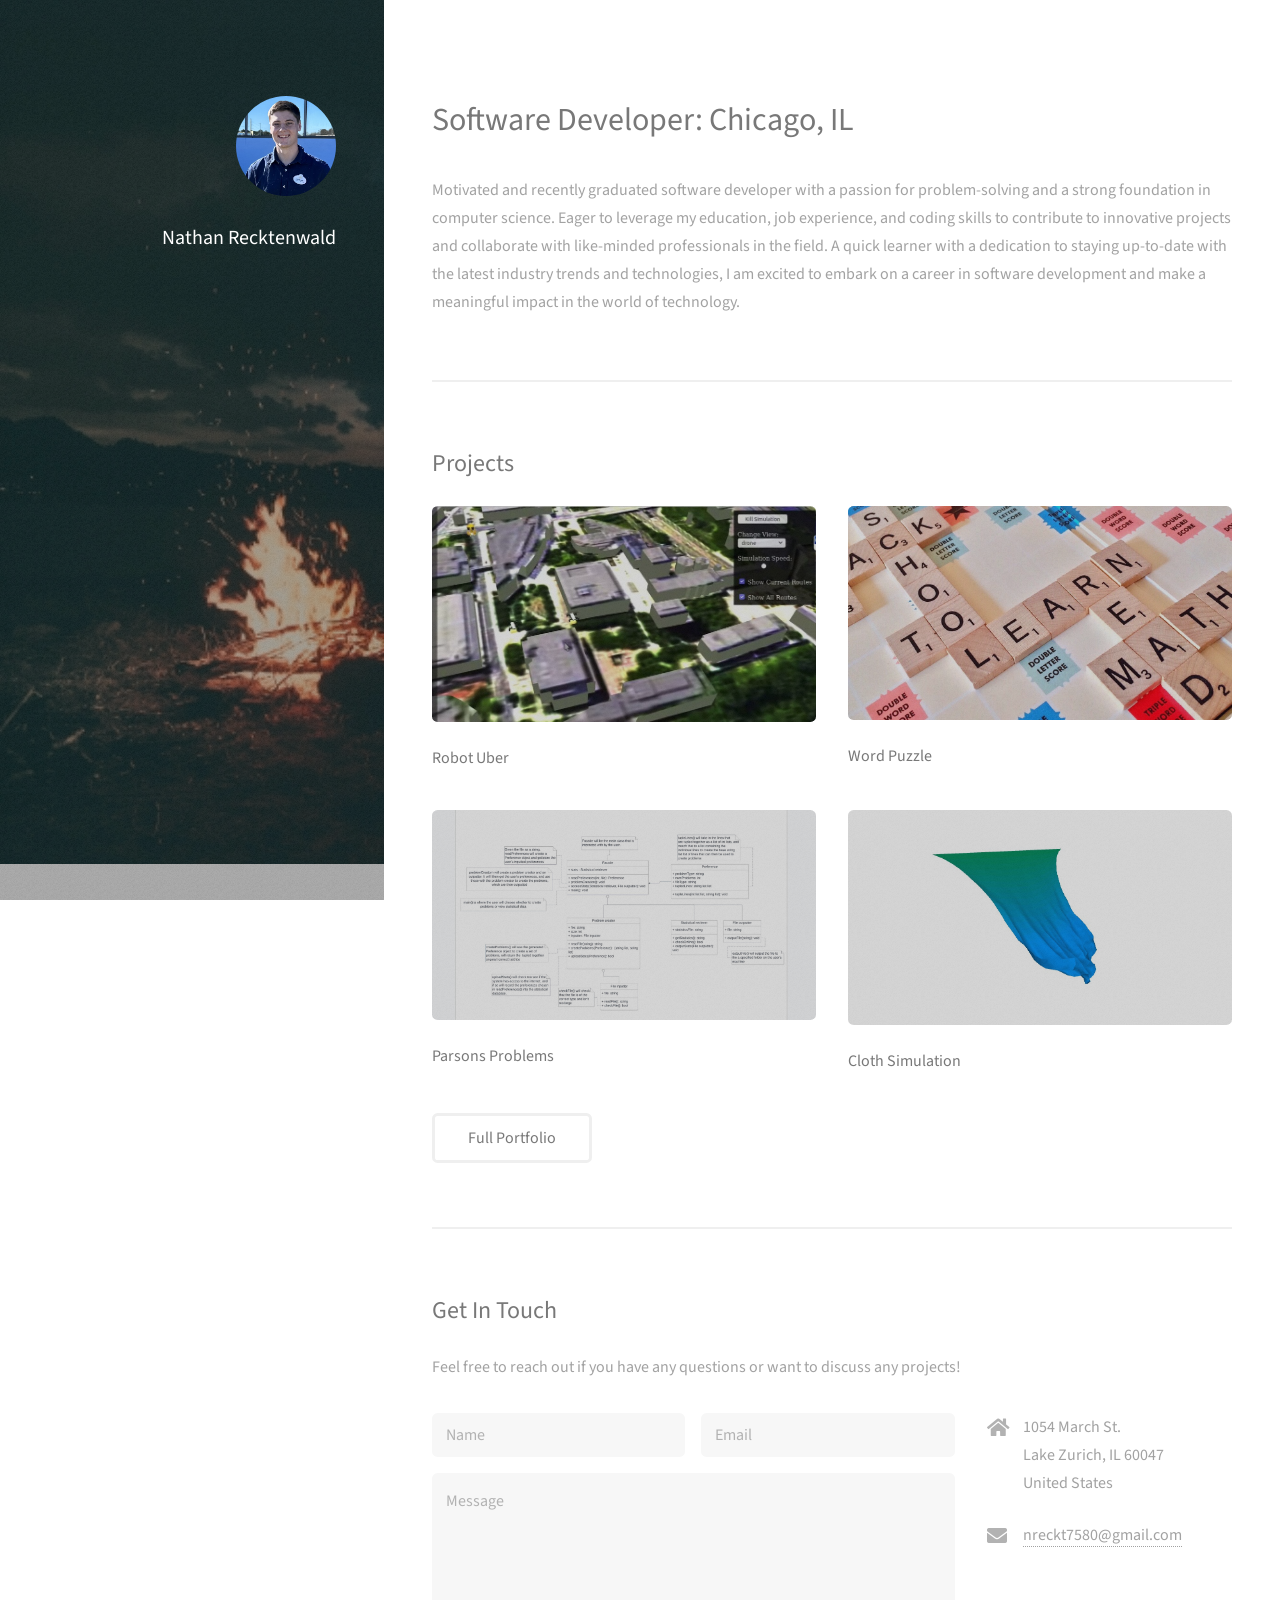
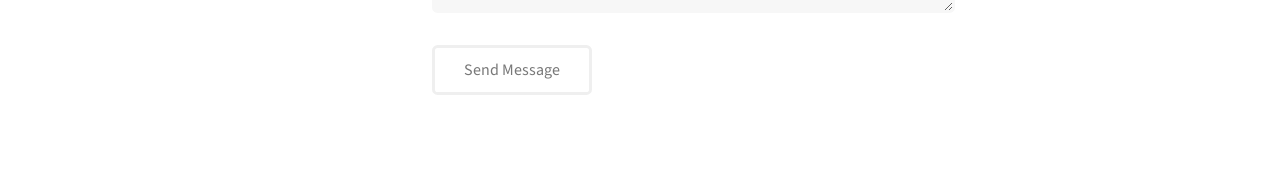
==== commit 7f131cbc: "edited some files" ====
--- a/index.html
+++ b/index.html
@@ -22,7 +22,7 @@
 				<!-- One -->
 					<section id="one">
 						<header class="major">
-							<h2>I am a Software Developer in Chicago, IL</h2>
+							<h2>Software Developer: Chicago, IL</h2>
 						</header>
 						<p>Motivated and recently graduated software developer with a passion for problem-solving and a strong foundation in computer science. Eager to leverage my education, job experience, and coding skills to contribute to innovative projects and collaborate with like-minded professionals in the field. A quick learner with a dedication to staying up-to-date with the latest industry trends and technologies, I am excited to embark on a career in software development and make a meaningful impact in the world of technology.</p>
 					</section>
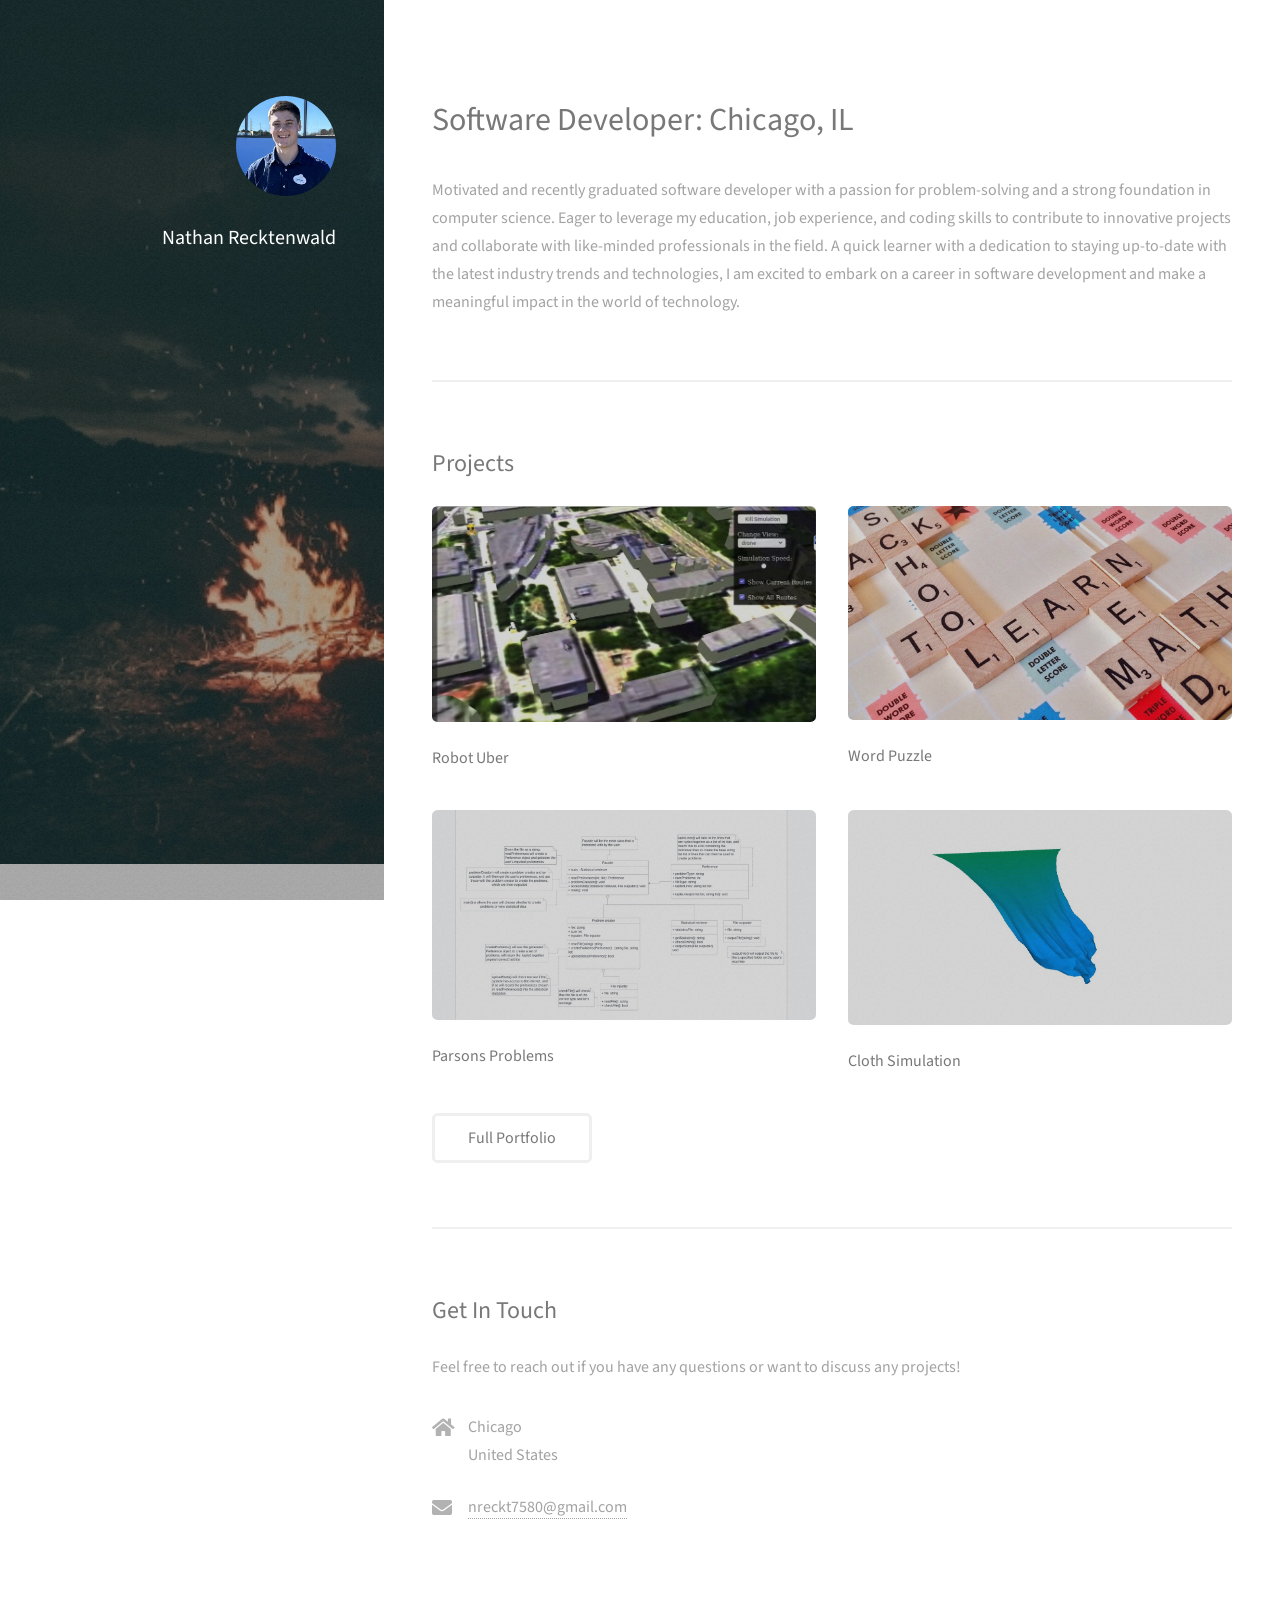
==== commit 2b4b63d2: "Update index.html" ====
--- a/index.html
+++ b/index.html
@@ -48,7 +48,7 @@
 								<h3>Cloth Simulation</h3>
 						</div>
 						<ul class="actions">
-							<li><a href="#" class="button">Full Portfolio</a></li>
+							<li><a href="https://github.com/NateRecktenwald/Portfolio" class="button" target="_blank">Full Portfolio</a></li>
 						</ul>
 					</section>
 
@@ -57,24 +57,11 @@
 						<h2>Get In Touch</h2>
 						<p>Feel free to reach out if you have any questions or want to discuss any projects!</p>
 						<div class="row">
-							<div class="col-8 col-12-small">
-								<form method="post" action="#">
-									<div class="row gtr-uniform gtr-50">
-										<div class="col-6 col-12-xsmall"><input type="text" name="name" id="name" placeholder="Name" /></div>
-										<div class="col-6 col-12-xsmall"><input type="email" name="email" id="email" placeholder="Email" /></div>
-										<div class="col-12"><textarea name="message" id="message" placeholder="Message" rows="4"></textarea></div>
-									</div>
-								</form>
-								<ul class="actions">
-									<li><input type="submit" value="Send Message" /></li>
-								</ul>
-							</div>
 							<div class="col-4 col-12-small">
 								<ul class="labeled-icons">
 									<li>
 										<h3 class="icon solid fa-home"><span class="label">Address</span></h3>
-										1054 March St.<br />
-										Lake Zurich, IL 60047<br />
+										Chicago<br />
 										United States
 									</li>
 									<li>
@@ -102,4 +89,4 @@
 			<script src="assets/js/main.js"></script>
 
 	</body>
-</html>+</html>
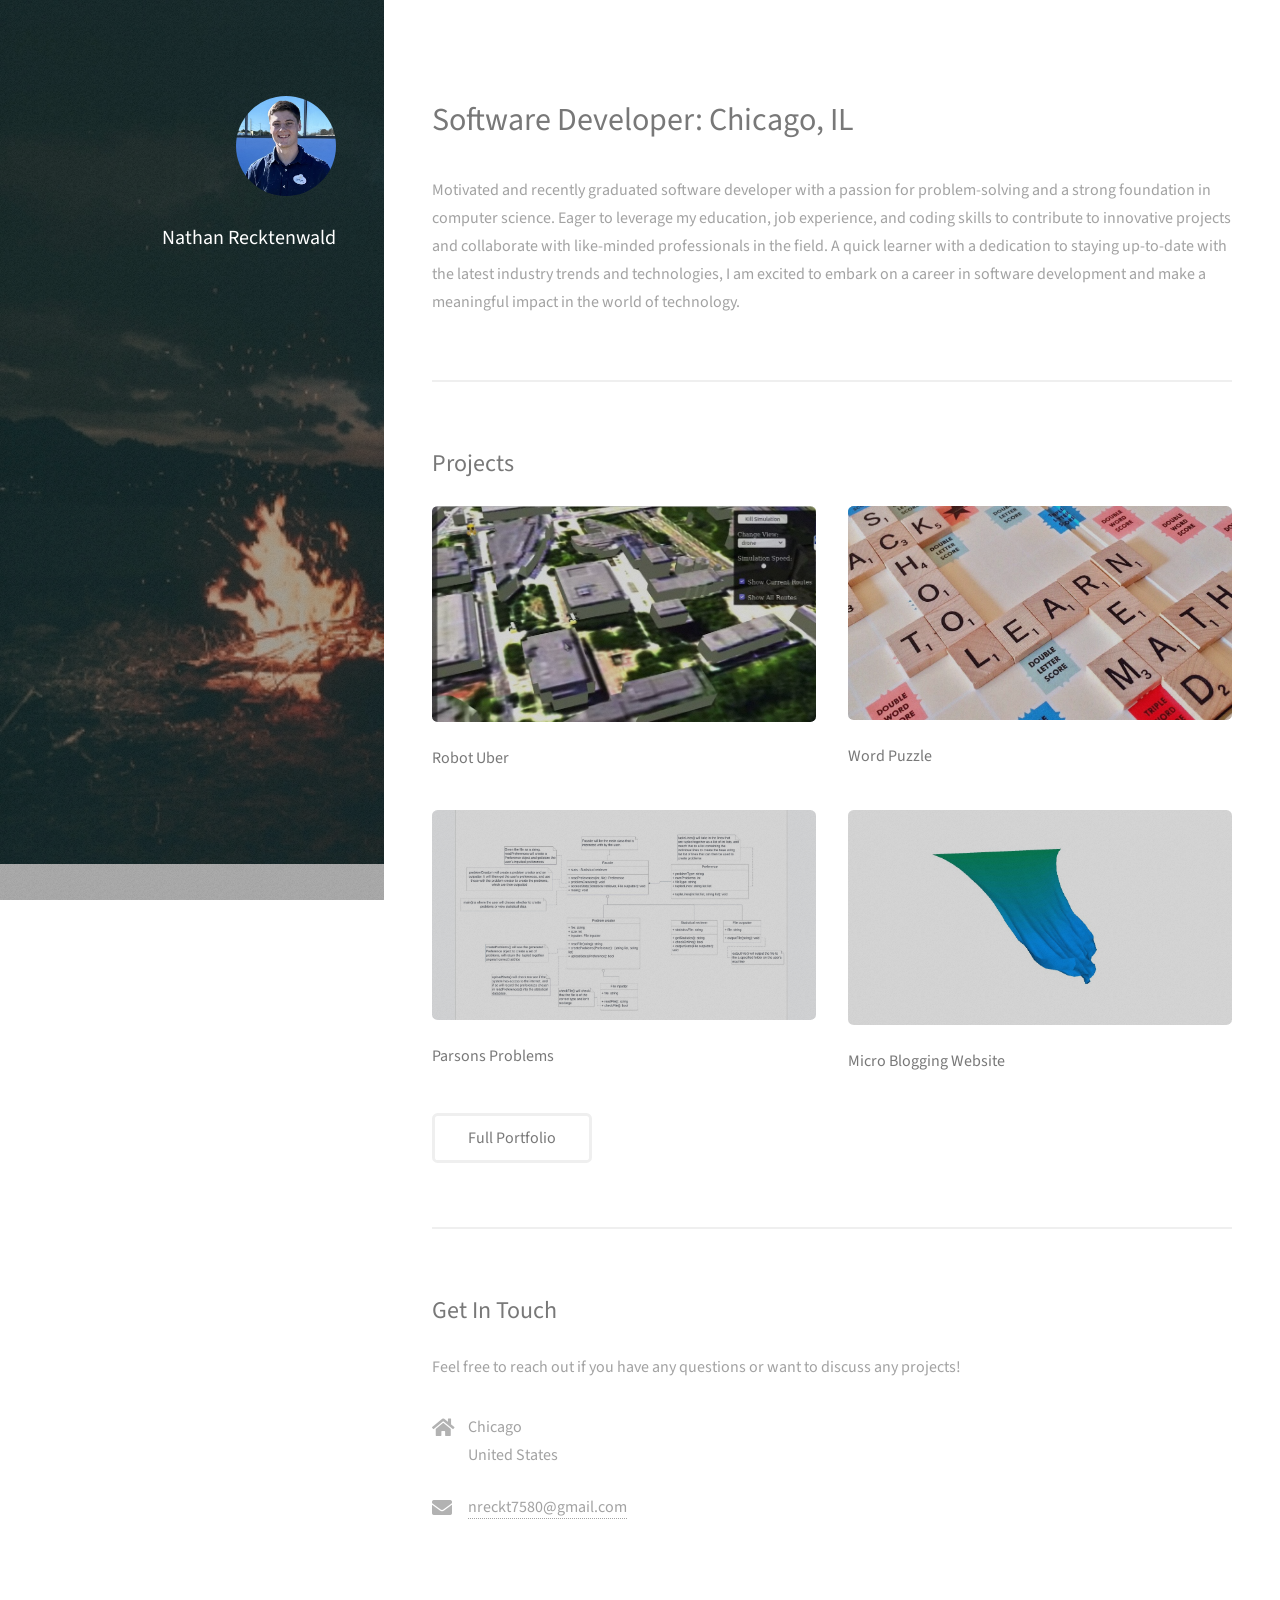
==== commit 73c71555: "Update index.html" ====
--- a/index.html
+++ b/index.html
@@ -45,7 +45,7 @@
 							</article>
 							<article class="col-6 col-12-xsmall work-item">
 								<a href="images/fulls/04.jpg" class="image fit thumb"><img src="images/thumbs/04.jpg" alt="" /></a>
-								<h3>Cloth Simulation</h3>
+								<h3>Micro Blogging Website</h3>
 						</div>
 						<ul class="actions">
 							<li><a href="https://github.com/NateRecktenwald/Portfolio" class="button" target="_blank">Full Portfolio</a></li>
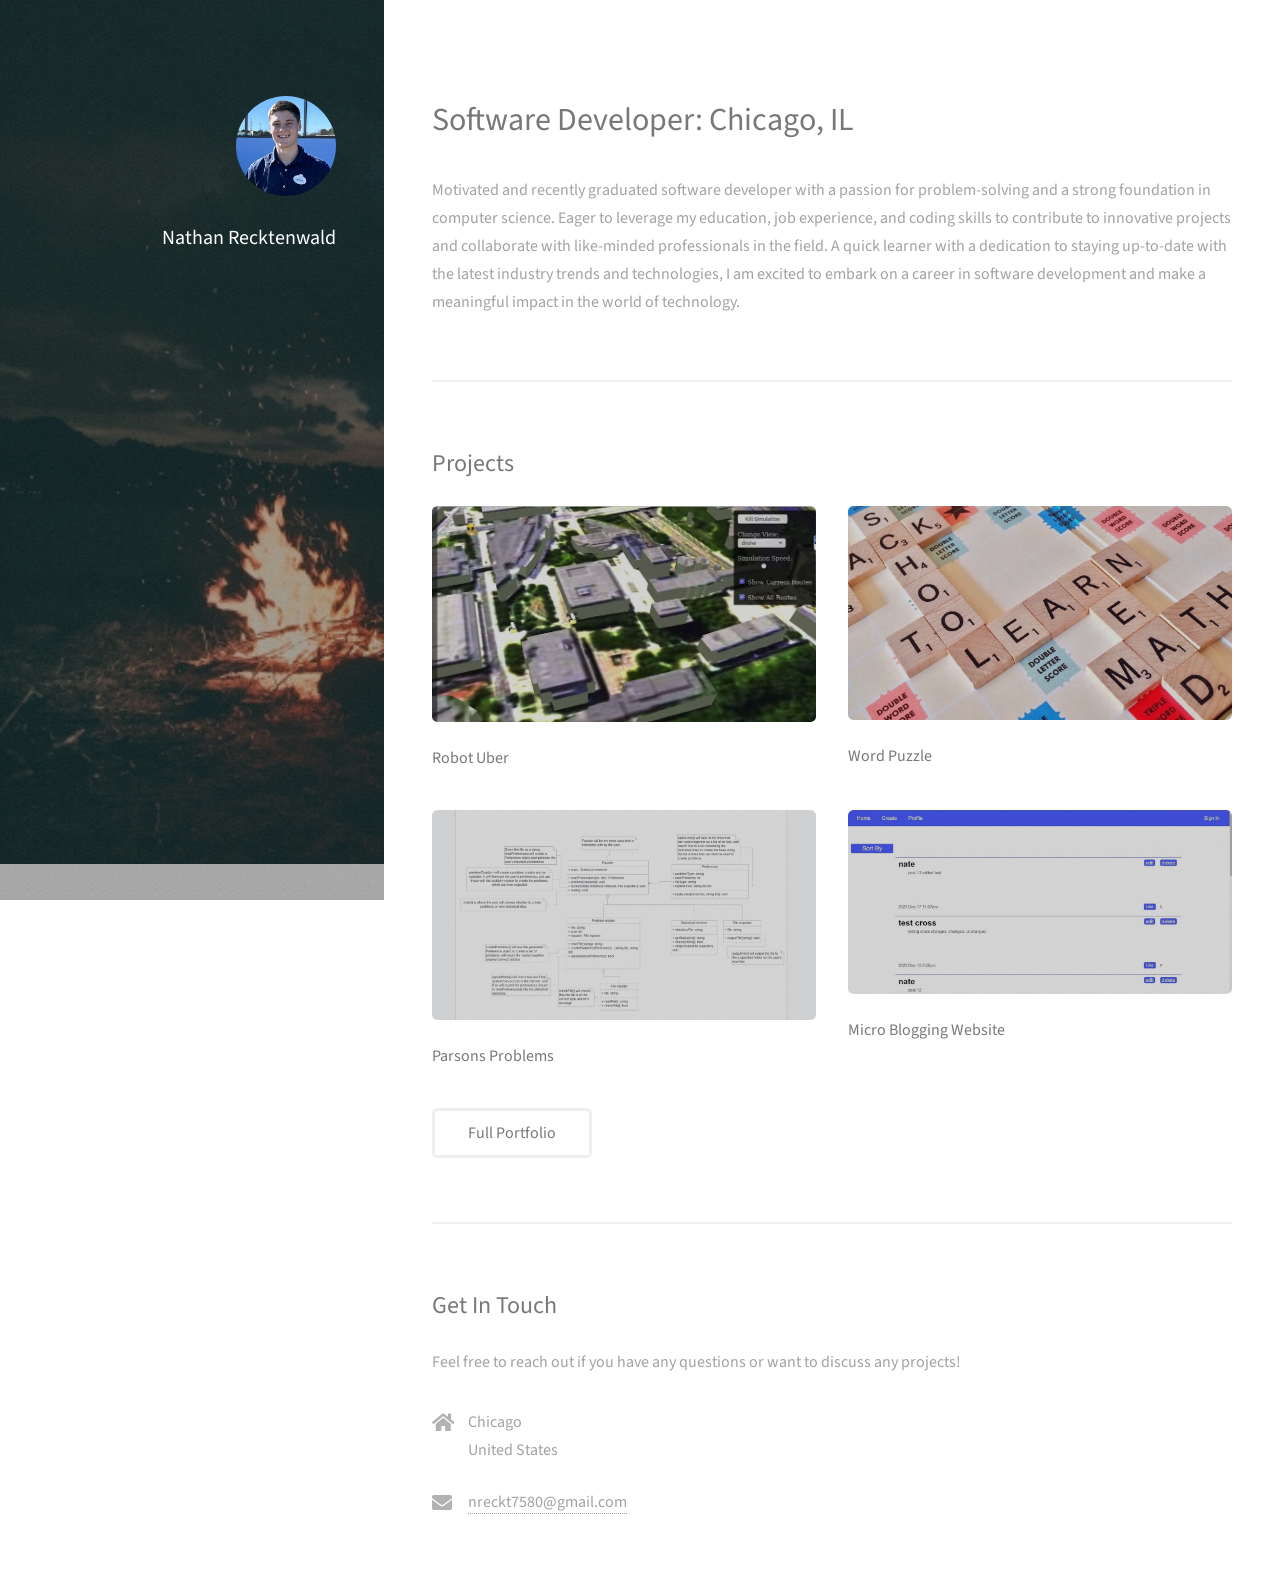
==== commit 809ffecd: "Update index.html" ====
--- a/index.html
+++ b/index.html
@@ -44,7 +44,7 @@
 								<h3>Parsons Problems</h3>
 							</article>
 							<article class="col-6 col-12-xsmall work-item">
-								<a href="images/fulls/04.jpg" class="image fit thumb"><img src="images/thumbs/04.jpg" alt="" /></a>
+								<a href="images/fulls/MicroBloggingWebsite.jpg" class="image fit thumb"><img src="images/thumbs//MicroBloggingWebsite.jpg" alt="" /></a>
 								<h3>Micro Blogging Website</h3>
 						</div>
 						<ul class="actions">
